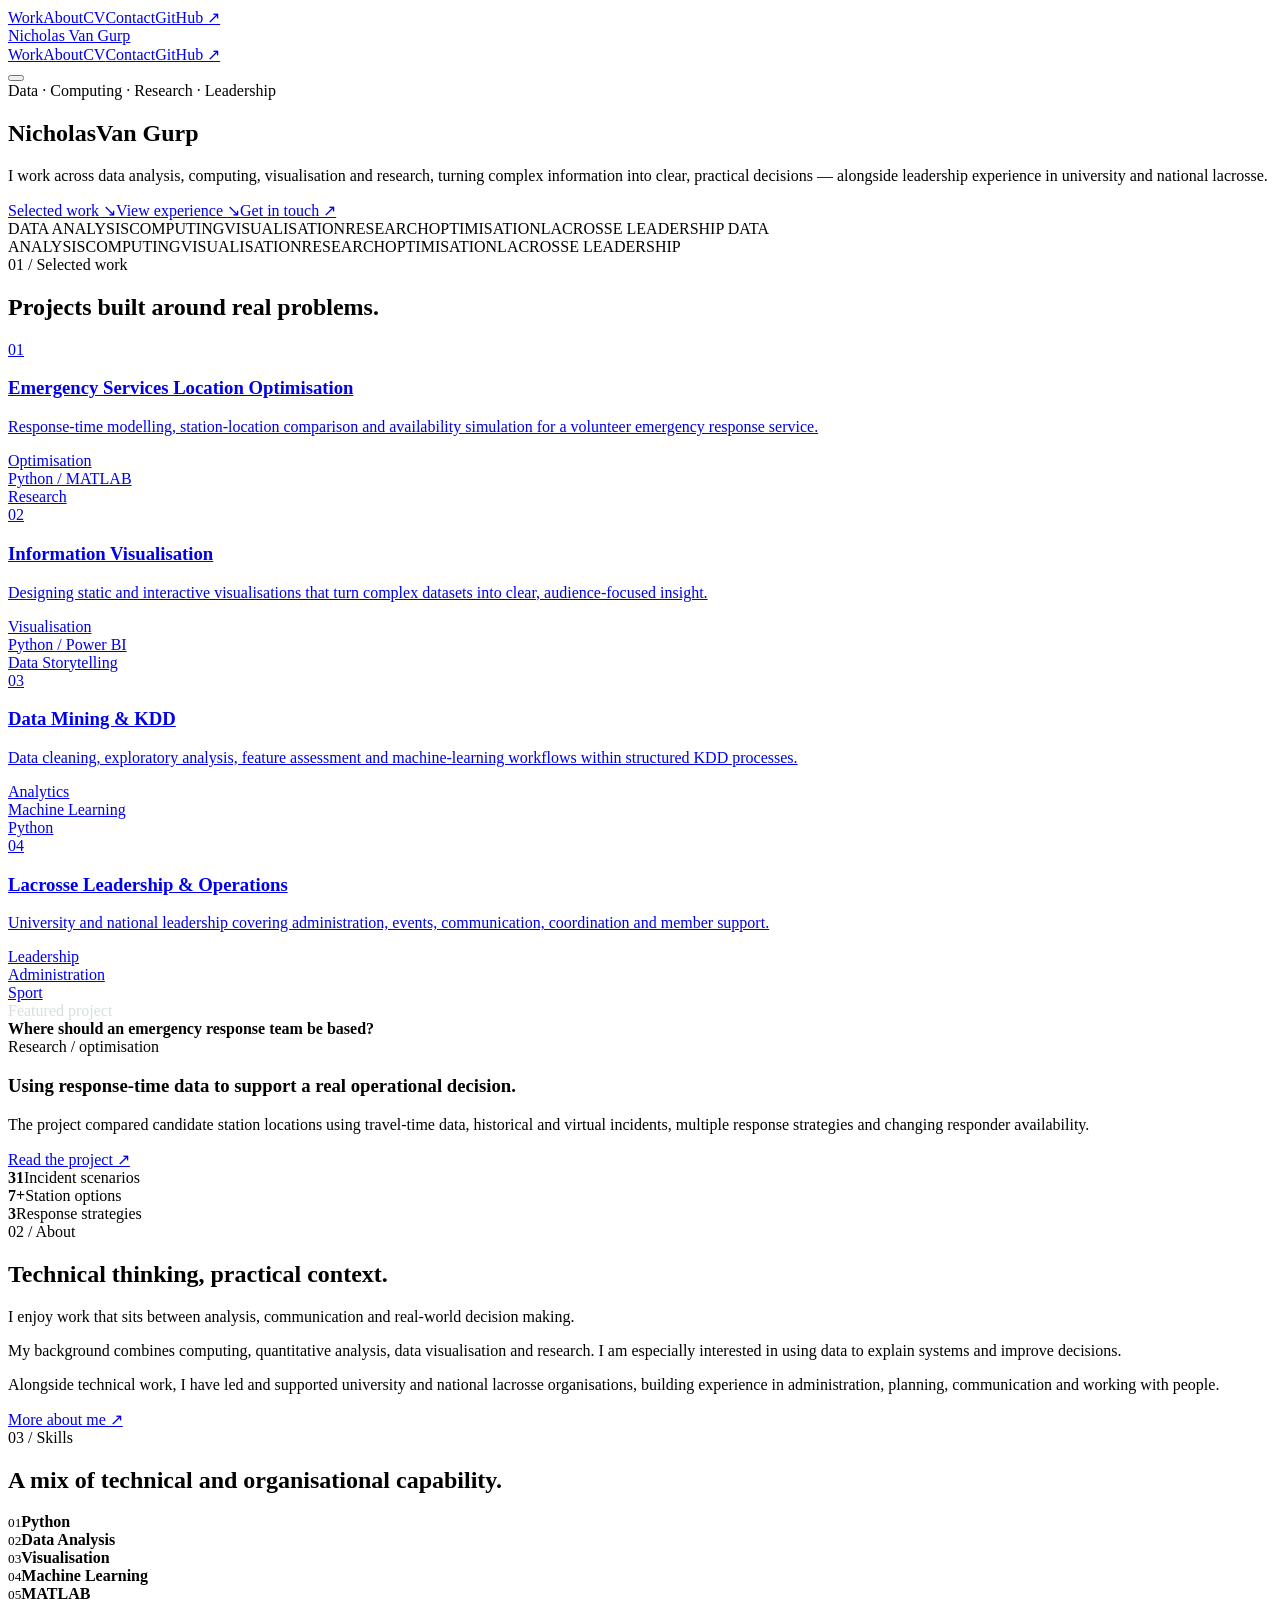
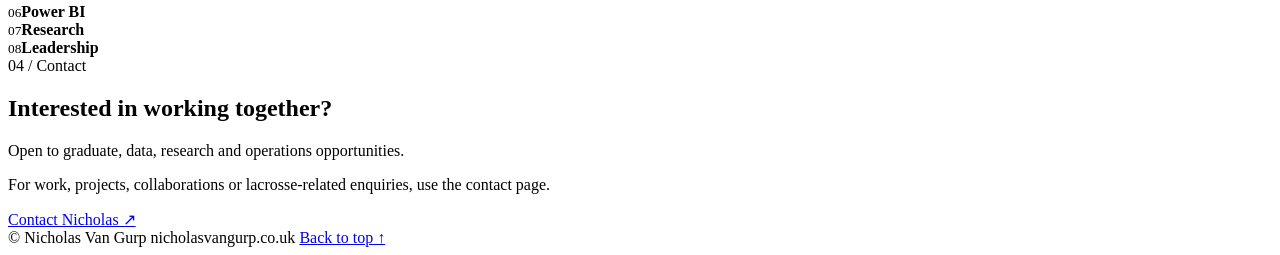
==== index.html @ 83f7a0cd "Add portfolio homepage" ====
<!doctype html><html lang="en"><head>
<meta charset="UTF-8">
<meta name="viewport" content="width=device-width, initial-scale=1.0">
<meta name="theme-color" content="#f0eee7">
<link rel="stylesheet" href="assets/style.css">
<link rel="canonical" href="https://nicholasvangurp.co.uk/">
<meta property="og:site_name" content="Nicholas Van Gurp">
<meta property="og:type" content="website">

<title>Nicholas Van Gurp — Data, Research & Leadership</title>
<meta name="description" content="Nicholas Van Gurp — portfolio covering data analysis, computing, research, visualisation and lacrosse leadership.">
<meta property="og:title" content="Nicholas Van Gurp — Portfolio">
<meta property="og:url" content="https://nicholasvangurp.co.uk/">
</head><body id="top">
<div class="mobile-nav"><a href="work.html">Work</a><a href="about.html">About</a><a href="cv.html">CV</a><a href="contact.html">Contact</a><a href="https://github.com/nickvangurp" target="_blank">GitHub ↗</a></div>
<div class="wrap">
<header class="header">
<a class="logo" href="index.html">Nicholas Van Gurp</a>
<nav class="nav"><a class="" href="work.html">Work</a><a class="" href="about.html">About</a><a class="" href="cv.html">CV</a><a class="" href="contact.html">Contact</a><a class="pill" href="https://github.com/nickvangurp" target="_blank">GitHub ↗</a></nav>
<button class="menu" aria-label="Menu"><span></span><span></span><span></span></button>
</header>

<main>
<section class="hero">
<div class="reveal">
<div class="eyebrow">Data · Computing · Research · Leadership</div>
<h1><span>Nicholas</span><span>Van Gurp</span></h1>
<p class="lead">I work across data analysis, computing, visualisation and research, turning complex information into clear, practical decisions — alongside leadership experience in university and national lacrosse.</p>
<div class="actions"><a class="link" href="work.html">Selected work ↘</a><a class="link" href="cv.html">View experience ↘</a><a class="link" href="contact.html">Get in touch ↗</a></div>
</div>
<div class="hero-art reveal"></div>
</section>
</div>
<div class="marquee"><div class="marquee-inner">
<span>DATA ANALYSIS</span><span>COMPUTING</span><span>VISUALISATION</span><span>RESEARCH</span><span>OPTIMISATION</span><span>LACROSSE LEADERSHIP</span>
<span>DATA ANALYSIS</span><span>COMPUTING</span><span>VISUALISATION</span><span>RESEARCH</span><span>OPTIMISATION</span><span>LACROSSE LEADERSHIP</span>
</div></div>
<div class="wrap">
<section class="section">
<div class="section-head reveal"><div class="kicker">01 / Selected work</div><h2>Projects built around real problems.</h2></div>
<div class="project-list">
<a class="project-row reveal" href="projects/emergency-services.html"><div class="num">01</div><div><h3>Emergency Services Location Optimisation</h3><p>Response-time modelling, station-location comparison and availability simulation for a volunteer emergency response service.</p></div><div class="meta">Optimisation<br>Python / MATLAB<br>Research</div></a>
<a class="project-row reveal" href="projects/information-visualisation.html"><div class="num">02</div><div><h3>Information Visualisation</h3><p>Designing static and interactive visualisations that turn complex datasets into clear, audience-focused insight.</p></div><div class="meta">Visualisation<br>Python / Power BI<br>Data Storytelling</div></a>
<a class="project-row reveal" href="projects/data-mining.html"><div class="num">03</div><div><h3>Data Mining & KDD</h3><p>Data cleaning, exploratory analysis, feature assessment and machine-learning workflows within structured KDD processes.</p></div><div class="meta">Analytics<br>Machine Learning<br>Python</div></a>
<a class="project-row reveal" href="projects/lacrosse.html"><div class="num">04</div><div><h3>Lacrosse Leadership & Operations</h3><p>University and national leadership covering administration, events, communication, coordination and member support.</p></div><div class="meta">Leadership<br>Administration<br>Sport</div></a>
</div>
<div class="feature">
<div class="feature-art reveal"><div class="kicker" style="color:#d7e0db">Featured project</div><strong>Where should an emergency response team be based?</strong></div>
<div class="feature-copy reveal"><div><div class="kicker">Research / optimisation</div><h3>Using response-time data to support a real operational decision.</h3><p>The project compared candidate station locations using travel-time data, historical and virtual incidents, multiple response strategies and changing responder availability.</p><a class="link" href="projects/emergency-services.html">Read the project ↗</a></div>
<div class="metrics"><div class="metric"><b>31</b><span>Incident scenarios</span></div><div class="metric"><b>7+</b><span>Station options</span></div><div class="metric"><b>3</b><span>Response strategies</span></div></div></div>
</div>
</section>
<section class="section">
<div class="section-head reveal"><div class="kicker">02 / About</div><h2>Technical thinking, practical context.</h2></div>
<div class="split"><p class="big-copy reveal">I enjoy work that sits between analysis, communication and real-world decision making.</p><div class="copy reveal"><p>My background combines computing, quantitative analysis, data visualisation and research. I am especially interested in using data to explain systems and improve decisions.</p><p>Alongside technical work, I have led and supported university and national lacrosse organisations, building experience in administration, planning, communication and working with people.</p><a class="link" href="about.html">More about me ↗</a></div></div>
</section>
<section class="section">
<div class="section-head reveal"><div class="kicker">03 / Skills</div><h2>A mix of technical and organisational capability.</h2></div>
<div class="skills reveal">
<div class="skill"><small>01</small><strong>Python</strong></div><div class="skill"><small>02</small><strong>Data Analysis</strong></div><div class="skill"><small>03</small><strong>Visualisation</strong></div><div class="skill"><small>04</small><strong>Machine Learning</strong></div>
<div class="skill"><small>05</small><strong>MATLAB</strong></div><div class="skill"><small>06</small><strong>Power BI</strong></div><div class="skill"><small>07</small><strong>Research</strong></div><div class="skill"><small>08</small><strong>Leadership</strong></div>
</div>
</section>
<section class="section">
<div class="section-head reveal"><div class="kicker">04 / Contact</div><h2>Interested in working together?</h2></div>
<div class="split"><p class="big-copy reveal">Open to graduate, data, research and operations opportunities.</p><div class="copy reveal"><p>For work, projects, collaborations or lacrosse-related enquiries, use the contact page.</p><a class="link" href="contact.html">Contact Nicholas ↗</a></div></div>
</section>
</main>
<footer>
<span>© <span data-year></span> Nicholas Van Gurp</span>
<span>nicholasvangurp.co.uk</span>
<a href="#top">Back to top ↑</a>
</footer>
</div>
<script src="assets/main.js"></script>
</body></html>
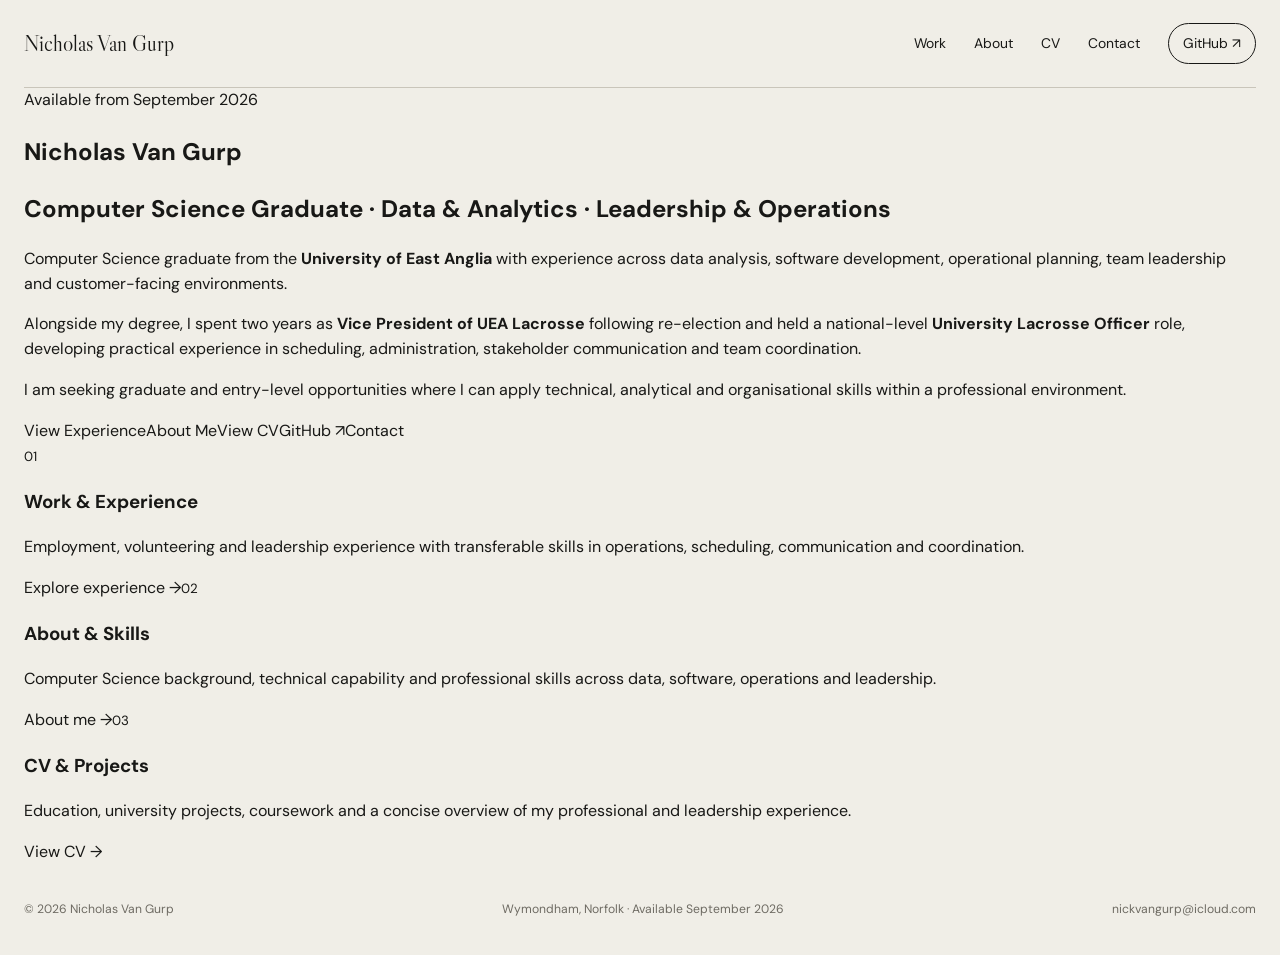
==== commit 43fc5daa: "Refocus homepage for graduate recruitment" ====
--- a/index.html
+++ b/index.html
@@ -1,76 +1 @@
-<!doctype html><html lang="en"><head>
-<meta charset="UTF-8">
-<meta name="viewport" content="width=device-width, initial-scale=1.0">
-<meta name="theme-color" content="#f0eee7">
-<link rel="stylesheet" href="assets/style.css">
-<link rel="canonical" href="https://nicholasvangurp.co.uk/">
-<meta property="og:site_name" content="Nicholas Van Gurp">
-<meta property="og:type" content="website">
-
-<title>Nicholas Van Gurp — Data, Research & Leadership</title>
-<meta name="description" content="Nicholas Van Gurp — portfolio covering data analysis, computing, research, visualisation and lacrosse leadership.">
-<meta property="og:title" content="Nicholas Van Gurp — Portfolio">
-<meta property="og:url" content="https://nicholasvangurp.co.uk/">
-</head><body id="top">
-<div class="mobile-nav"><a href="work.html">Work</a><a href="about.html">About</a><a href="cv.html">CV</a><a href="contact.html">Contact</a><a href="https://github.com/nickvangurp" target="_blank">GitHub ↗</a></div>
-<div class="wrap">
-<header class="header">
-<a class="logo" href="index.html">Nicholas Van Gurp</a>
-<nav class="nav"><a class="" href="work.html">Work</a><a class="" href="about.html">About</a><a class="" href="cv.html">CV</a><a class="" href="contact.html">Contact</a><a class="pill" href="https://github.com/nickvangurp" target="_blank">GitHub ↗</a></nav>
-<button class="menu" aria-label="Menu"><span></span><span></span><span></span></button>
-</header>
-
-<main>
-<section class="hero">
-<div class="reveal">
-<div class="eyebrow">Data · Computing · Research · Leadership</div>
-<h1><span>Nicholas</span><span>Van Gurp</span></h1>
-<p class="lead">I work across data analysis, computing, visualisation and research, turning complex information into clear, practical decisions — alongside leadership experience in university and national lacrosse.</p>
-<div class="actions"><a class="link" href="work.html">Selected work ↘</a><a class="link" href="cv.html">View experience ↘</a><a class="link" href="contact.html">Get in touch ↗</a></div>
-</div>
-<div class="hero-art reveal"></div>
-</section>
-</div>
-<div class="marquee"><div class="marquee-inner">
-<span>DATA ANALYSIS</span><span>COMPUTING</span><span>VISUALISATION</span><span>RESEARCH</span><span>OPTIMISATION</span><span>LACROSSE LEADERSHIP</span>
-<span>DATA ANALYSIS</span><span>COMPUTING</span><span>VISUALISATION</span><span>RESEARCH</span><span>OPTIMISATION</span><span>LACROSSE LEADERSHIP</span>
-</div></div>
-<div class="wrap">
-<section class="section">
-<div class="section-head reveal"><div class="kicker">01 / Selected work</div><h2>Projects built around real problems.</h2></div>
-<div class="project-list">
-<a class="project-row reveal" href="projects/emergency-services.html"><div class="num">01</div><div><h3>Emergency Services Location Optimisation</h3><p>Response-time modelling, station-location comparison and availability simulation for a volunteer emergency response service.</p></div><div class="meta">Optimisation<br>Python / MATLAB<br>Research</div></a>
-<a class="project-row reveal" href="projects/information-visualisation.html"><div class="num">02</div><div><h3>Information Visualisation</h3><p>Designing static and interactive visualisations that turn complex datasets into clear, audience-focused insight.</p></div><div class="meta">Visualisation<br>Python / Power BI<br>Data Storytelling</div></a>
-<a class="project-row reveal" href="projects/data-mining.html"><div class="num">03</div><div><h3>Data Mining & KDD</h3><p>Data cleaning, exploratory analysis, feature assessment and machine-learning workflows within structured KDD processes.</p></div><div class="meta">Analytics<br>Machine Learning<br>Python</div></a>
-<a class="project-row reveal" href="projects/lacrosse.html"><div class="num">04</div><div><h3>Lacrosse Leadership & Operations</h3><p>University and national leadership covering administration, events, communication, coordination and member support.</p></div><div class="meta">Leadership<br>Administration<br>Sport</div></a>
-</div>
-<div class="feature">
-<div class="feature-art reveal"><div class="kicker" style="color:#d7e0db">Featured project</div><strong>Where should an emergency response team be based?</strong></div>
-<div class="feature-copy reveal"><div><div class="kicker">Research / optimisation</div><h3>Using response-time data to support a real operational decision.</h3><p>The project compared candidate station locations using travel-time data, historical and virtual incidents, multiple response strategies and changing responder availability.</p><a class="link" href="projects/emergency-services.html">Read the project ↗</a></div>
-<div class="metrics"><div class="metric"><b>31</b><span>Incident scenarios</span></div><div class="metric"><b>7+</b><span>Station options</span></div><div class="metric"><b>3</b><span>Response strategies</span></div></div></div>
-</div>
-</section>
-<section class="section">
-<div class="section-head reveal"><div class="kicker">02 / About</div><h2>Technical thinking, practical context.</h2></div>
-<div class="split"><p class="big-copy reveal">I enjoy work that sits between analysis, communication and real-world decision making.</p><div class="copy reveal"><p>My background combines computing, quantitative analysis, data visualisation and research. I am especially interested in using data to explain systems and improve decisions.</p><p>Alongside technical work, I have led and supported university and national lacrosse organisations, building experience in administration, planning, communication and working with people.</p><a class="link" href="about.html">More about me ↗</a></div></div>
-</section>
-<section class="section">
-<div class="section-head reveal"><div class="kicker">03 / Skills</div><h2>A mix of technical and organisational capability.</h2></div>
-<div class="skills reveal">
-<div class="skill"><small>01</small><strong>Python</strong></div><div class="skill"><small>02</small><strong>Data Analysis</strong></div><div class="skill"><small>03</small><strong>Visualisation</strong></div><div class="skill"><small>04</small><strong>Machine Learning</strong></div>
-<div class="skill"><small>05</small><strong>MATLAB</strong></div><div class="skill"><small>06</small><strong>Power BI</strong></div><div class="skill"><small>07</small><strong>Research</strong></div><div class="skill"><small>08</small><strong>Leadership</strong></div>
-</div>
-</section>
-<section class="section">
-<div class="section-head reveal"><div class="kicker">04 / Contact</div><h2>Interested in working together?</h2></div>
-<div class="split"><p class="big-copy reveal">Open to graduate, data, research and operations opportunities.</p><div class="copy reveal"><p>For work, projects, collaborations or lacrosse-related enquiries, use the contact page.</p><a class="link" href="contact.html">Contact Nicholas ↗</a></div></div>
-</section>
-</main>
-<footer>
-<span>© <span data-year></span> Nicholas Van Gurp</span>
-<span>nicholasvangurp.co.uk</span>
-<a href="#top">Back to top ↑</a>
-</footer>
-</div>
-<script src="assets/main.js"></script>
-</body></html>+<!doctype html><html lang="en"><head><meta charset="UTF-8"><meta name="viewport" content="width=device-width,initial-scale=1"><meta name="theme-color" content="#f0eee7"><link rel="stylesheet" href="assets/style.css"><link rel="canonical" href="https://nicholasvangurp.co.uk/"><title>Nicholas Van Gurp — Computer Science Graduate</title><meta name="description" content="Nicholas Van Gurp — Computer Science graduate specialising in data, analytics, operations and leadership. Available September 2026."></head><body id="top"><div class="mobile-nav"><a href="work.html">Work & Experience</a><a href="about.html">About</a><a href="cv.html">CV</a><a href="contact.html">Contact</a><a href="https://github.com/nickvangurp" target="_blank">GitHub ↗</a></div><div class="wrap"><header class="header"><a class="logo" href="index.html">Nicholas Van Gurp</a><nav class="nav"><a href="work.html">Work</a><a href="about.html">About</a><a href="cv.html">CV</a><a href="contact.html">Contact</a><a class="pill" href="https://github.com/nickvangurp" target="_blank">GitHub ↗</a></nav><button class="menu" aria-label="Menu"><span></span><span></span><span></span></button></header><main><section class="home-intro reveal"><div class="status">Available from September 2026</div><h1>Nicholas Van Gurp</h1><h2>Computer Science Graduate <span>·</span> Data & Analytics <span>·</span> Leadership & Operations</h2><p>Computer Science graduate from the <strong>University of East Anglia</strong> with experience across data analysis, software development, operational planning, team leadership and customer-facing environments.</p><p>Alongside my degree, I spent two years as <strong>Vice President of UEA Lacrosse</strong> following re-election and held a national-level <strong>University Lacrosse Officer</strong> role, developing practical experience in scheduling, administration, stakeholder communication and team coordination.</p><p>I am seeking graduate and entry-level opportunities where I can apply technical, analytical and organisational skills within a professional environment.</p><div class="button-row"><a class="button primary" href="work.html">View Experience</a><a class="button" href="about.html">About Me</a><a class="button" href="cv.html">View CV</a><a class="button" href="https://github.com/nickvangurp" target="_blank">GitHub ↗</a><a class="button" href="contact.html">Contact</a></div></section><section class="home-grid"><a class="home-card" href="work.html"><small>01</small><h3>Work & Experience</h3><p>Employment, volunteering and leadership experience with transferable skills in operations, scheduling, communication and coordination.</p><span>Explore experience →</span></a><a class="home-card" href="about.html"><small>02</small><h3>About & Skills</h3><p>Computer Science background, technical capability and professional skills across data, software, operations and leadership.</p><span>About me →</span></a><a class="home-card" href="cv.html"><small>03</small><h3>CV & Projects</h3><p>Education, university projects, coursework and a concise overview of my professional and leadership experience.</p><span>View CV →</span></a></section></main><footer><span>© <span data-year></span> Nicholas Van Gurp</span><span>Wymondham, Norfolk · Available September 2026</span><a href="mailto:nickvangurp@icloud.com">nickvangurp@icloud.com</a></footer></div><script src="assets/main.js"></script></body></html>
--- a/assets/style.css
+++ b/assets/style.css
@@ -0,0 +1,2 @@
+@import url('https://fonts.googleapis.com/css2?family=DM+Sans:wght@400;500;600&family=Libre+Caslon+Display&display=swap');
+:root{--bg:#f0eee7;--paper:#f8f6ef;--ink:#181816;--muted:#6e6b63;--line:#c9c5ba;--green:#173d32;--max:1460px;--serif:"Libre Caslon Display",Georgia,serif;--sans:"DM Sans",Arial,sans-serif}*{box-sizing:border-box}html{scroll-behavior:smooth}body{margin:0;background:var(--bg);color:var(--ink);font-family:var(--sans);line-height:1.55}a{color:inherit;text-decoration:none}button{font:inherit}::selection{background:var(--green);color:#fff}.wrap{width:min(calc(100% - 48px),var(--max));margin:auto}.header{height:88px;display:flex;align-items:center;justify-content:space-between;border-bottom:1px solid var(--line)}.logo{font:400 1.35rem var(--serif)}.nav{display:flex;gap:28px;align-items:center;font-size:.87rem}.nav a{position:relative;padding:7px 0}.nav a:after{content:"";position:absolute;left:0;bottom:2px;width:0;height:1px;background:currentColor;transition:.25s}.nav a:hover:after,.nav a.active:after{width:100%}.nav .pill{border:1px solid var(--ink);border-radius:999px;padding:9px 14px}.nav .pill:after{display:none}.menu{display:none;background:none;border:0;padding:10px 0;cursor:pointer}.menu span{display:block;width:27px;height:1px;background:var(--ink);margin:6px 0}.mobile-nav{display:none}.hero{min-height:calc(100vh - 88px);display:grid;grid-template-columns:1.14fr .86fr;gap:7vw;align-items:center;padding:74px 0 90px}.eyebrow,.kicker{text-transform:uppercase;letter-spacing:.15em;font-size:.71rem;color:var(--muted)}.hero h1{font:400 clamp(5rem,11.2vw,11.2rem)/.78 var(--serif);letter-spacing:-.06em;margin:25px 0 45px}.hero h1 span{display:block}.lead{font-size:clamp(1.08rem,1.45vw,1.35rem);max-width:760px;color:#292925}.actions{display:flex;flex-wrap:wrap;gap:20px 28px;margin-top:34px}.link{display:inline-flex;align-items:center;gap:9px;border-bottom:1px solid var(--ink);padding-bottom:3px;font-size:.9rem}.hero-art{min-height:660px;background:linear-gradient(145deg,#c8c7bc,#9ea69b 52%,#ddd8cc);position:relative;overflow:hidden}.hero-art:before{content:"NVG";font:400 clamp(7rem,14vw,14rem)/1 var(--serif);position:absolute;right:-12px;bottom:-20px;color:rgba(255,255,255,.43);letter-spacing:-.08em}.hero-art:after{content:"NICHOLAS VAN GURP";position:absolute;left:28px;top:28px;font-size:.69rem;letter-spacing:.18em;color:rgba(24,24,22,.55)}.marquee{border-top:1px solid var(--line);border-bottom:1px solid var(--line);overflow:hidden;white-space:nowrap;padding:18px 0}.marquee-inner{display:inline-block;animation:marquee 28s linear infinite;font:400 1.35rem var(--serif)}.marquee span{margin-right:50px}@keyframes marquee{to{transform:translateX(-50%)}}.section{padding:100px 0 120px;border-bottom:1px solid var(--line)}.section-head{display:grid;grid-template-columns:190px 1fr;gap:30px;margin-bottom:70px}.section h2,.page-hero h1{font:400 clamp(3.4rem,6.3vw,6.6rem)/.94 var(--serif);letter-spacing:-.045em;margin:0}.project-list{border-top:1px solid var(--line)}.project-row{display:grid;grid-template-columns:62px 1fr 220px;gap:28px;padding:34px 0;border-bottom:1px solid var(--line);transition:.25s}.project-row:hover{padding-left:12px}.project-row h3{font:400 clamp(2rem,3vw,3.6rem)/1 var(--serif);letter-spacing:-.03em;margin:0 0 12px}.project-row p{margin:0;color:var(--muted);max-width:780px}.meta{text-align:right;color:var(--muted);font-size:.78rem;line-height:1.7}.num{font-size:.78rem;color:var(--muted);padding-top:7px}.feature{display:grid;grid-template-columns:1fr 1fr;gap:6vw;margin-top:90px}.feature-art{min-height:540px;background:var(--green);color:#fff;padding:34px;display:flex;flex-direction:column;justify-content:space-between;position:relative;overflow:hidden}.feature-art strong{font:400 clamp(3rem,5.8vw,6rem)/.92 var(--serif);letter-spacing:-.045em;z-index:1;max-width:620px}.feature-copy h3{font:400 clamp(2.6rem,4.2vw,4.8rem)/.98 var(--serif);letter-spacing:-.04em;margin:12px 0 24px}.feature-copy p,.copy p{color:var(--muted)}.metrics,.stat-grid{display:grid;grid-template-columns:repeat(3,1fr);gap:14px;margin-top:36px}.metric{border-top:1px solid var(--line);padding-top:14px}.metric b,.stat b{display:block;font:400 2.3rem var(--serif)}.metric span,.stat span{font-size:.7rem;text-transform:uppercase;letter-spacing:.1em;color:var(--muted)}.split{display:grid;grid-template-columns:1fr 1fr;gap:9vw}.big-copy{font:400 clamp(2.5rem,4.2vw,4.8rem)/1.04 var(--serif);letter-spacing:-.035em;margin:0}.fact{border-top:1px solid var(--line);padding:15px 0}.fact b{font:400 1.55rem var(--serif);display:block}.skills{display:grid;grid-template-columns:repeat(4,1fr);border-top:1px solid var(--line);border-left:1px solid var(--line)}.skill{min-height:190px;border-right:1px solid var(--line);border-bottom:1px solid var(--line);padding:23px;display:flex;flex-direction:column;justify-content:space-between}.skill small{color:var(--muted)}.skill strong{font:400 1.9rem/1.1 var(--serif)}.timeline{border-top:1px solid var(--line)}.timeline-row{display:grid;grid-template-columns:170px 1fr 220px;gap:35px;padding:30px 0;border-bottom:1px solid var(--line)}.timeline-row h3{font:400 clamp(1.8rem,2.8vw,3rem)/1.05 var(--serif);margin:0 0 10px}.timeline-row p{margin:0;color:var(--muted);max-width:780px}.date,.side{font-size:.78rem;color:var(--muted)}.side{text-align:right}.page-hero{padding:100px 0 90px;border-bottom:1px solid var(--line)}.page-hero .intro{max-width:820px;font-size:1.15rem;color:var(--muted);margin:30px 0 0}.project-hero{display:grid;grid-template-columns:1.1fr .9fr;gap:7vw;align-items:end;padding:95px 0;border-bottom:1px solid var(--line)}.project-hero h1{font:400 clamp(4rem,8vw,8rem)/.86 var(--serif);letter-spacing:-.05em;margin:18px 0 0}.project-summary{font-size:1.1rem;color:var(--muted)}.project-body{display:grid;grid-template-columns:220px 1fr;gap:60px;padding:90px 0}.sticky{position:sticky;top:30px;align-self:start}.sticky p{font-size:.8rem;color:var(--muted);margin:0 0 8px}.article{max-width:900px}.article h2{font:400 clamp(2.4rem,4vw,4.4rem)/1 var(--serif);letter-spacing:-.03em;margin:70px 0 24px}.article p{color:#55524c;font-size:1.02rem}.stat{background:var(--paper);padding:24px;min-height:140px}.contact-page{min-height:calc(100vh - 88px);display:flex;flex-direction:column;justify-content:space-between;padding:100px 0 60px}.contact-page h1{font:400 clamp(5rem,11vw,11rem)/.82 var(--serif);letter-spacing:-.06em;margin:0;max-width:1200px}.contact-bottom{display:flex;justify-content:space-between;gap:40px;align-items:end;margin-top:80px}.email{font:400 clamp(1.6rem,3vw,3rem) var(--serif);border-bottom:1px solid var(--ink)}.socials{display:flex;gap:22px;flex-wrap:wrap}footer{min-height:90px;display:flex;align-items:center;justify-content:space-between;gap:20px;font-size:.76rem;color:var(--muted)}.reveal{opacity:0;transform:translateY(18px);transition:.7s}.reveal.visible{opacity:1;transform:none}@media(max-width:900px){.wrap{width:min(calc(100% - 28px),var(--max))}.nav{display:none}.menu{display:block}.mobile-nav{position:fixed;inset:0;background:var(--bg);z-index:90;padding:105px 28px 35px;transform:translateY(-105%);transition:.35s;display:flex;flex-direction:column}.mobile-nav.open{transform:none}.mobile-nav a{font:400 clamp(2.5rem,11vw,4.3rem) var(--serif);padding:12px 0;border-bottom:1px solid var(--line)}.hero,.feature,.split,.project-hero{grid-template-columns:1fr}.hero{padding:58px 0 76px}.hero-art{min-height:500px}.section{padding:74px 0 90px}.section-head{grid-template-columns:1fr;gap:18px}.project-row{grid-template-columns:44px 1fr;gap:12px}.meta{grid-column:2;text-align:left}.skills{grid-template-columns:repeat(2,1fr)}.timeline-row{grid-template-columns:1fr;gap:9px}.side{text-align:left}.project-body{grid-template-columns:1fr}.sticky{position:static}.contact-bottom{align-items:flex-start;flex-direction:column}}@media(max-width:520px){.hero-art{min-height:390px}.metrics,.stat-grid{grid-template-columns:1fr}.skills{grid-template-columns:1fr}footer{flex-direction:column;align-items:flex-start;justify-content:center;padding:25px 0}}
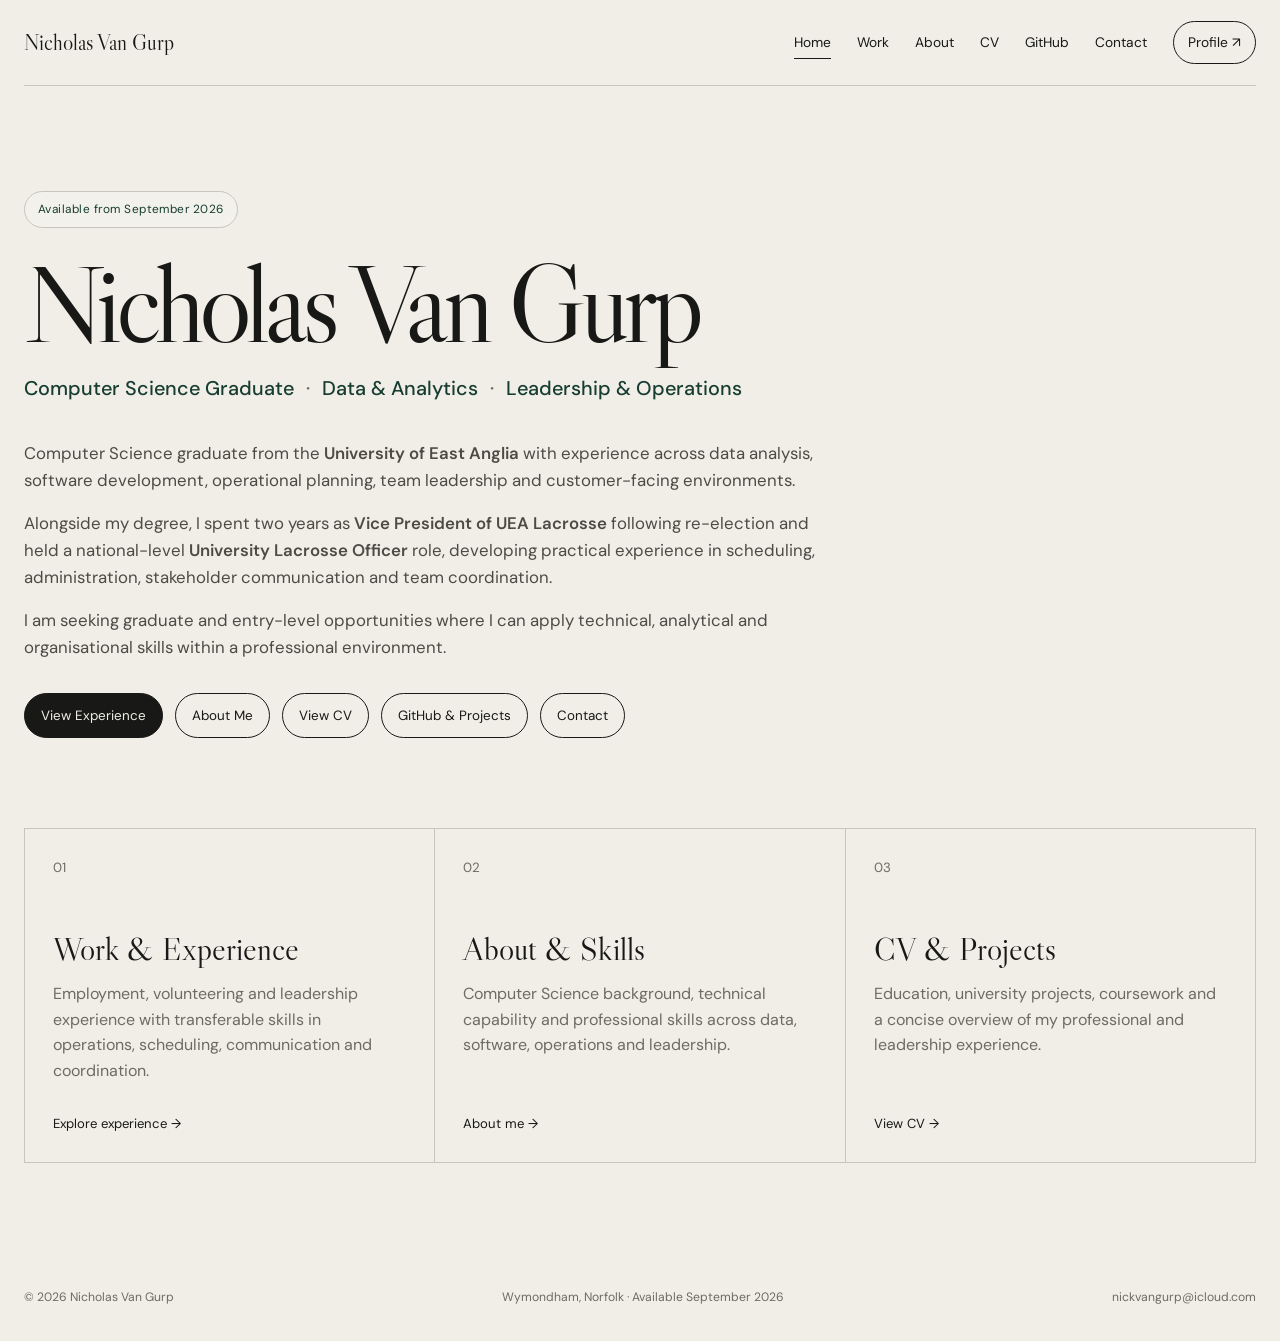
==== commit 9e87e859: "Link homepage to dedicated GitHub page" ====
--- a/index.html
+++ b/index.html
@@ -1 +1 @@
-<!doctype html><html lang="en"><head><meta charset="UTF-8"><meta name="viewport" content="width=device-width,initial-scale=1"><meta name="theme-color" content="#f0eee7"><link rel="stylesheet" href="assets/style.css"><link rel="canonical" href="https://nicholasvangurp.co.uk/"><title>Nicholas Van Gurp — Computer Science Graduate</title><meta name="description" content="Nicholas Van Gurp — Computer Science graduate specialising in data, analytics, operations and leadership. Available September 2026."></head><body id="top"><div class="mobile-nav"><a href="work.html">Work & Experience</a><a href="about.html">About</a><a href="cv.html">CV</a><a href="contact.html">Contact</a><a href="https://github.com/nickvangurp" target="_blank">GitHub ↗</a></div><div class="wrap"><header class="header"><a class="logo" href="index.html">Nicholas Van Gurp</a><nav class="nav"><a href="work.html">Work</a><a href="about.html">About</a><a href="cv.html">CV</a><a href="contact.html">Contact</a><a class="pill" href="https://github.com/nickvangurp" target="_blank">GitHub ↗</a></nav><button class="menu" aria-label="Menu"><span></span><span></span><span></span></button></header><main><section class="home-intro reveal"><div class="status">Available from September 2026</div><h1>Nicholas Van Gurp</h1><h2>Computer Science Graduate <span>·</span> Data & Analytics <span>·</span> Leadership & Operations</h2><p>Computer Science graduate from the <strong>University of East Anglia</strong> with experience across data analysis, software development, operational planning, team leadership and customer-facing environments.</p><p>Alongside my degree, I spent two years as <strong>Vice President of UEA Lacrosse</strong> following re-election and held a national-level <strong>University Lacrosse Officer</strong> role, developing practical experience in scheduling, administration, stakeholder communication and team coordination.</p><p>I am seeking graduate and entry-level opportunities where I can apply technical, analytical and organisational skills within a professional environment.</p><div class="button-row"><a class="button primary" href="work.html">View Experience</a><a class="button" href="about.html">About Me</a><a class="button" href="cv.html">View CV</a><a class="button" href="https://github.com/nickvangurp" target="_blank">GitHub ↗</a><a class="button" href="contact.html">Contact</a></div></section><section class="home-grid"><a class="home-card" href="work.html"><small>01</small><h3>Work & Experience</h3><p>Employment, volunteering and leadership experience with transferable skills in operations, scheduling, communication and coordination.</p><span>Explore experience →</span></a><a class="home-card" href="about.html"><small>02</small><h3>About & Skills</h3><p>Computer Science background, technical capability and professional skills across data, software, operations and leadership.</p><span>About me →</span></a><a class="home-card" href="cv.html"><small>03</small><h3>CV & Projects</h3><p>Education, university projects, coursework and a concise overview of my professional and leadership experience.</p><span>View CV →</span></a></section></main><footer><span>© <span data-year></span> Nicholas Van Gurp</span><span>Wymondham, Norfolk · Available September 2026</span><a href="mailto:nickvangurp@icloud.com">nickvangurp@icloud.com</a></footer></div><script src="assets/main.js"></script></body></html>+<!doctype html><html lang="en"><head><meta charset="UTF-8"><meta name="viewport" content="width=device-width,initial-scale=1"><meta name="theme-color" content="#f0eee7"><link rel="stylesheet" href="assets/style.css"><link rel="canonical" href="https://nicholasvangurp.co.uk/"><title>Nicholas Van Gurp — Computer Science Graduate</title><meta name="description" content="Nicholas Van Gurp — Computer Science graduate specialising in data, analytics, operations and leadership. Available September 2026."></head><body id="top"><div class="mobile-nav"><a href="index.html">Home</a><a href="work.html">Work & Experience</a><a href="about.html">About</a><a href="cv.html">CV</a><a href="github.html">GitHub</a><a href="contact.html">Contact</a></div><div class="wrap"><header class="header"><a class="logo" href="index.html">Nicholas Van Gurp</a><nav class="nav"><a class="active" href="index.html">Home</a><a href="work.html">Work</a><a href="about.html">About</a><a href="cv.html">CV</a><a href="github.html">GitHub</a><a href="contact.html">Contact</a><a class="pill" href="https://github.com/nickvangurp" target="_blank" rel="noopener">Profile ↗</a></nav><button class="menu" aria-label="Menu"><span></span><span></span><span></span></button></header><main><section class="home-intro reveal"><div class="status">Available from September 2026</div><h1>Nicholas Van Gurp</h1><h2>Computer Science Graduate <span>·</span> Data & Analytics <span>·</span> Leadership & Operations</h2><p>Computer Science graduate from the <strong>University of East Anglia</strong> with experience across data analysis, software development, operational planning, team leadership and customer-facing environments.</p><p>Alongside my degree, I spent two years as <strong>Vice President of UEA Lacrosse</strong> following re-election and held a national-level <strong>University Lacrosse Officer</strong> role, developing practical experience in scheduling, administration, stakeholder communication and team coordination.</p><p>I am seeking graduate and entry-level opportunities where I can apply technical, analytical and organisational skills within a professional environment.</p><div class="button-row"><a class="button primary" href="work.html">View Experience</a><a class="button" href="about.html">About Me</a><a class="button" href="cv.html">View CV</a><a class="button" href="github.html">GitHub & Projects</a><a class="button" href="contact.html">Contact</a></div></section><section class="home-grid"><a class="home-card" href="work.html"><small>01</small><h3>Work & Experience</h3><p>Employment, volunteering and leadership experience with transferable skills in operations, scheduling, communication and coordination.</p><span>Explore experience →</span></a><a class="home-card" href="about.html"><small>02</small><h3>About & Skills</h3><p>Computer Science background, technical capability and professional skills across data, software, operations and leadership.</p><span>About me →</span></a><a class="home-card" href="cv.html"><small>03</small><h3>CV & Projects</h3><p>Education, university projects, coursework and a concise overview of my professional and leadership experience.</p><span>View CV →</span></a></section></main><footer><span>© <span data-year></span> Nicholas Van Gurp</span><span>Wymondham, Norfolk · Available September 2026</span><a href="mailto:nickvangurp@icloud.com">nickvangurp@icloud.com</a></footer></div><script src="assets/main.js"></script></body></html>
--- a/assets/style.css
+++ b/assets/style.css
@@ -1,2 +1,25 @@
 @import url('https://fonts.googleapis.com/css2?family=DM+Sans:wght@400;500;600&family=Libre+Caslon+Display&display=swap');
-:root{--bg:#f0eee7;--paper:#f8f6ef;--ink:#181816;--muted:#6e6b63;--line:#c9c5ba;--green:#173d32;--max:1460px;--serif:"Libre Caslon Display",Georgia,serif;--sans:"DM Sans",Arial,sans-serif}*{box-sizing:border-box}html{scroll-behavior:smooth}body{margin:0;background:var(--bg);color:var(--ink);font-family:var(--sans);line-height:1.55}a{color:inherit;text-decoration:none}button{font:inherit}::selection{background:var(--green);color:#fff}.wrap{width:min(calc(100% - 48px),var(--max));margin:auto}.header{height:88px;display:flex;align-items:center;justify-content:space-between;border-bottom:1px solid var(--line)}.logo{font:400 1.35rem var(--serif)}.nav{display:flex;gap:28px;align-items:center;font-size:.87rem}.nav a{position:relative;padding:7px 0}.nav a:after{content:"";position:absolute;left:0;bottom:2px;width:0;height:1px;background:currentColor;transition:.25s}.nav a:hover:after,.nav a.active:after{width:100%}.nav .pill{border:1px solid var(--ink);border-radius:999px;padding:9px 14px}.nav .pill:after{display:none}.menu{display:none;background:none;border:0;padding:10px 0;cursor:pointer}.menu span{display:block;width:27px;height:1px;background:var(--ink);margin:6px 0}.mobile-nav{display:none}.hero{min-height:calc(100vh - 88px);display:grid;grid-template-columns:1.14fr .86fr;gap:7vw;align-items:center;padding:74px 0 90px}.eyebrow,.kicker{text-transform:uppercase;letter-spacing:.15em;font-size:.71rem;color:var(--muted)}.hero h1{font:400 clamp(5rem,11.2vw,11.2rem)/.78 var(--serif);letter-spacing:-.06em;margin:25px 0 45px}.hero h1 span{display:block}.lead{font-size:clamp(1.08rem,1.45vw,1.35rem);max-width:760px;color:#292925}.actions{display:flex;flex-wrap:wrap;gap:20px 28px;margin-top:34px}.link{display:inline-flex;align-items:center;gap:9px;border-bottom:1px solid var(--ink);padding-bottom:3px;font-size:.9rem}.hero-art{min-height:660px;background:linear-gradient(145deg,#c8c7bc,#9ea69b 52%,#ddd8cc);position:relative;overflow:hidden}.hero-art:before{content:"NVG";font:400 clamp(7rem,14vw,14rem)/1 var(--serif);position:absolute;right:-12px;bottom:-20px;color:rgba(255,255,255,.43);letter-spacing:-.08em}.hero-art:after{content:"NICHOLAS VAN GURP";position:absolute;left:28px;top:28px;font-size:.69rem;letter-spacing:.18em;color:rgba(24,24,22,.55)}.marquee{border-top:1px solid var(--line);border-bottom:1px solid var(--line);overflow:hidden;white-space:nowrap;padding:18px 0}.marquee-inner{display:inline-block;animation:marquee 28s linear infinite;font:400 1.35rem var(--serif)}.marquee span{margin-right:50px}@keyframes marquee{to{transform:translateX(-50%)}}.section{padding:100px 0 120px;border-bottom:1px solid var(--line)}.section-head{display:grid;grid-template-columns:190px 1fr;gap:30px;margin-bottom:70px}.section h2,.page-hero h1{font:400 clamp(3.4rem,6.3vw,6.6rem)/.94 var(--serif);letter-spacing:-.045em;margin:0}.project-list{border-top:1px solid var(--line)}.project-row{display:grid;grid-template-columns:62px 1fr 220px;gap:28px;padding:34px 0;border-bottom:1px solid var(--line);transition:.25s}.project-row:hover{padding-left:12px}.project-row h3{font:400 clamp(2rem,3vw,3.6rem)/1 var(--serif);letter-spacing:-.03em;margin:0 0 12px}.project-row p{margin:0;color:var(--muted);max-width:780px}.meta{text-align:right;color:var(--muted);font-size:.78rem;line-height:1.7}.num{font-size:.78rem;color:var(--muted);padding-top:7px}.feature{display:grid;grid-template-columns:1fr 1fr;gap:6vw;margin-top:90px}.feature-art{min-height:540px;background:var(--green);color:#fff;padding:34px;display:flex;flex-direction:column;justify-content:space-between;position:relative;overflow:hidden}.feature-art strong{font:400 clamp(3rem,5.8vw,6rem)/.92 var(--serif);letter-spacing:-.045em;z-index:1;max-width:620px}.feature-copy h3{font:400 clamp(2.6rem,4.2vw,4.8rem)/.98 var(--serif);letter-spacing:-.04em;margin:12px 0 24px}.feature-copy p,.copy p{color:var(--muted)}.metrics,.stat-grid{display:grid;grid-template-columns:repeat(3,1fr);gap:14px;margin-top:36px}.metric{border-top:1px solid var(--line);padding-top:14px}.metric b,.stat b{display:block;font:400 2.3rem var(--serif)}.metric span,.stat span{font-size:.7rem;text-transform:uppercase;letter-spacing:.1em;color:var(--muted)}.split{display:grid;grid-template-columns:1fr 1fr;gap:9vw}.big-copy{font:400 clamp(2.5rem,4.2vw,4.8rem)/1.04 var(--serif);letter-spacing:-.035em;margin:0}.fact{border-top:1px solid var(--line);padding:15px 0}.fact b{font:400 1.55rem var(--serif);display:block}.skills{display:grid;grid-template-columns:repeat(4,1fr);border-top:1px solid var(--line);border-left:1px solid var(--line)}.skill{min-height:190px;border-right:1px solid var(--line);border-bottom:1px solid var(--line);padding:23px;display:flex;flex-direction:column;justify-content:space-between}.skill small{color:var(--muted)}.skill strong{font:400 1.9rem/1.1 var(--serif)}.timeline{border-top:1px solid var(--line)}.timeline-row{display:grid;grid-template-columns:170px 1fr 220px;gap:35px;padding:30px 0;border-bottom:1px solid var(--line)}.timeline-row h3{font:400 clamp(1.8rem,2.8vw,3rem)/1.05 var(--serif);margin:0 0 10px}.timeline-row p{margin:0;color:var(--muted);max-width:780px}.date,.side{font-size:.78rem;color:var(--muted)}.side{text-align:right}.page-hero{padding:100px 0 90px;border-bottom:1px solid var(--line)}.page-hero .intro{max-width:820px;font-size:1.15rem;color:var(--muted);margin:30px 0 0}.project-hero{display:grid;grid-template-columns:1.1fr .9fr;gap:7vw;align-items:end;padding:95px 0;border-bottom:1px solid var(--line)}.project-hero h1{font:400 clamp(4rem,8vw,8rem)/.86 var(--serif);letter-spacing:-.05em;margin:18px 0 0}.project-summary{font-size:1.1rem;color:var(--muted)}.project-body{display:grid;grid-template-columns:220px 1fr;gap:60px;padding:90px 0}.sticky{position:sticky;top:30px;align-self:start}.sticky p{font-size:.8rem;color:var(--muted);margin:0 0 8px}.article{max-width:900px}.article h2{font:400 clamp(2.4rem,4vw,4.4rem)/1 var(--serif);letter-spacing:-.03em;margin:70px 0 24px}.article p{color:#55524c;font-size:1.02rem}.stat{background:var(--paper);padding:24px;min-height:140px}.contact-page{min-height:calc(100vh - 88px);display:flex;flex-direction:column;justify-content:space-between;padding:100px 0 60px}.contact-page h1{font:400 clamp(5rem,11vw,11rem)/.82 var(--serif);letter-spacing:-.06em;margin:0;max-width:1200px}.contact-bottom{display:flex;justify-content:space-between;gap:40px;align-items:end;margin-top:80px}.email{font:400 clamp(1.6rem,3vw,3rem) var(--serif);border-bottom:1px solid var(--ink)}.socials{display:flex;gap:22px;flex-wrap:wrap}footer{min-height:90px;display:flex;align-items:center;justify-content:space-between;gap:20px;font-size:.76rem;color:var(--muted)}.reveal{opacity:0;transform:translateY(18px);transition:.7s}.reveal.visible{opacity:1;transform:none}@media(max-width:900px){.wrap{width:min(calc(100% - 28px),var(--max))}.nav{display:none}.menu{display:block}.mobile-nav{position:fixed;inset:0;background:var(--bg);z-index:90;padding:105px 28px 35px;transform:translateY(-105%);transition:.35s;display:flex;flex-direction:column}.mobile-nav.open{transform:none}.mobile-nav a{font:400 clamp(2.5rem,11vw,4.3rem) var(--serif);padding:12px 0;border-bottom:1px solid var(--line)}.hero,.feature,.split,.project-hero{grid-template-columns:1fr}.hero{padding:58px 0 76px}.hero-art{min-height:500px}.section{padding:74px 0 90px}.section-head{grid-template-columns:1fr;gap:18px}.project-row{grid-template-columns:44px 1fr;gap:12px}.meta{grid-column:2;text-align:left}.skills{grid-template-columns:repeat(2,1fr)}.timeline-row{grid-template-columns:1fr;gap:9px}.side{text-align:left}.project-body{grid-template-columns:1fr}.sticky{position:static}.contact-bottom{align-items:flex-start;flex-direction:column}}@media(max-width:520px){.hero-art{min-height:390px}.metrics,.stat-grid{grid-template-columns:1fr}.skills{grid-template-columns:1fr}footer{flex-direction:column;align-items:flex-start;justify-content:center;padding:25px 0}}+:root{--bg:#f0eee7;--paper:#f8f6ef;--ink:#181816;--muted:#6e6b63;--line:#c9c5ba;--green:#173d32;--green2:#244f42;--max:1460px;--serif:"Libre Caslon Display",Georgia,serif;--sans:"DM Sans",Arial,sans-serif}
+*{box-sizing:border-box}html{scroll-behavior:smooth}body{margin:0;background:var(--bg);color:var(--ink);font-family:var(--sans);line-height:1.6}a{color:inherit;text-decoration:none}button{font:inherit}strong{font-weight:600}::selection{background:var(--green);color:#fff}.wrap{width:min(calc(100% - 48px),var(--max));margin:auto}
+.header{height:86px;display:flex;align-items:center;justify-content:space-between;border-bottom:1px solid var(--line)}.logo{font:400 1.35rem var(--serif);white-space:nowrap}.nav{display:flex;gap:26px;align-items:center;font-size:.86rem}.nav a{position:relative;padding:7px 0}.nav a:after{content:"";position:absolute;left:0;bottom:2px;width:0;height:1px;background:currentColor;transition:.25s}.nav a:hover:after,.nav a.active:after{width:100%}.nav .pill{border:1px solid var(--ink);border-radius:999px;padding:9px 14px}.nav .pill:after{display:none}.nav .pill:hover{background:var(--ink);color:var(--bg)}.menu{display:none;background:none;border:0;padding:10px 0;cursor:pointer}.menu span{display:block;width:27px;height:1px;background:var(--ink);margin:6px 0}.mobile-nav{display:none}
+.kicker,.eyebrow{text-transform:uppercase;letter-spacing:.15em;font-size:.71rem;color:var(--muted)}.section{padding:92px 0 110px;border-bottom:1px solid var(--line)}.section-head{display:grid;grid-template-columns:190px 1fr;gap:30px;margin-bottom:64px}.section h2,.page-hero h1{font:400 clamp(3rem,5.8vw,6.2rem)/.96 var(--serif);letter-spacing:-.043em;margin:0}.lead{font-size:clamp(1.05rem,1.4vw,1.3rem);max-width:760px}.reveal{opacity:0;transform:translateY(18px);transition:.7s ease}.reveal.visible{opacity:1;transform:none}
+/* HOME */
+.home-intro{max-width:1120px;padding:105px 0 90px}.home-intro .status,.availability{display:inline-flex;border:1px solid var(--line);border-radius:999px;padding:8px 13px;font-size:.74rem;letter-spacing:.04em;color:var(--green);margin-bottom:28px;background:rgba(255,255,255,.18)}.home-intro h1{font:400 clamp(4.4rem,8.7vw,8.8rem)/.86 var(--serif);letter-spacing:-.055em;margin:0 0 22px}.home-intro h2{font:500 clamp(1rem,1.55vw,1.35rem)/1.45 var(--sans);letter-spacing:0;margin:0 0 38px;color:var(--green)}.home-intro h2 span{color:var(--muted);padding:0 7px}.home-intro p{max-width:800px;font-size:1.05rem;color:#4e4b45;margin:0 0 16px}.button-row{display:flex;gap:12px;flex-wrap:wrap;margin-top:32px}.button{display:inline-flex;align-items:center;justify-content:center;border:1px solid var(--ink);padding:11px 16px;border-radius:999px;font-size:.84rem;transition:.2s}.button:hover,.button.primary{background:var(--ink);color:var(--bg)}.button.primary:hover{background:var(--green)}.home-grid{display:grid;grid-template-columns:repeat(3,1fr);border-top:1px solid var(--line);border-left:1px solid var(--line);margin-bottom:90px}.home-card{min-height:280px;padding:28px;border-right:1px solid var(--line);border-bottom:1px solid var(--line);display:flex;flex-direction:column;transition:.2s}.home-card:hover{background:#e6e2d7}.home-card small{color:var(--muted)}.home-card h3{font:400 2rem/1.05 var(--serif);margin:55px 0 14px}.home-card p{color:var(--muted);margin:0 0 30px}.home-card span{margin-top:auto;font-size:.82rem}
+/* PAGE HERO */
+.page-hero{padding:96px 0 84px;border-bottom:1px solid var(--line)}.page-hero .intro{max-width:860px;font-size:1.1rem;color:var(--muted);margin:28px 0 0}.page-hero .availability{margin-top:30px;margin-bottom:0}
+/* WORK */
+.experience-stack{border-top:1px solid var(--line)}.experience-card{display:grid;grid-template-columns:210px 1fr;gap:55px;padding:52px 0;border-bottom:1px solid var(--line)}.experience-side{display:flex;flex-direction:column;gap:8px;color:var(--muted);font-size:.75rem;text-transform:uppercase;letter-spacing:.08em}.experience-side strong{font:400 1.4rem/1.1 var(--serif);text-transform:none;letter-spacing:0;color:var(--ink)}.experience-card h2{font:400 clamp(2.2rem,3.8vw,4rem)/1 var(--serif);margin:0 0 8px;letter-spacing:-.03em}.experience-card .org{font-size:.85rem;color:var(--green);margin-bottom:24px}.experience-card p{max-width:900px;color:#55524c}.detail-list{columns:2;column-gap:40px;padding-left:18px;margin:26px 0}.detail-list li{break-inside:avoid;margin:0 0 10px;color:#55524c}.tag-row{display:flex;flex-wrap:wrap;gap:8px;margin-top:25px}.tag-row span{font-size:.7rem;border:1px solid var(--line);border-radius:999px;padding:6px 10px;color:var(--muted)}
+/* ABOUT / SKILLS */
+.split{display:grid;grid-template-columns:1fr 1fr;gap:9vw}.big-copy{font:400 clamp(2.3rem,4.1vw,4.5rem)/1.04 var(--serif);letter-spacing:-.035em;margin:0}.copy p{color:#55524c;font-size:1.02rem}.fact{border-top:1px solid var(--line);padding:18px 0}.fact b{font:400 1.5rem var(--serif);display:block}.fact span{font-size:.85rem;color:var(--muted)}.skills{display:grid;grid-template-columns:repeat(4,1fr);border-top:1px solid var(--line);border-left:1px solid var(--line)}.skill{min-height:180px;border-right:1px solid var(--line);border-bottom:1px solid var(--line);padding:22px;display:flex;flex-direction:column;justify-content:space-between;transition:.2s}.skill:hover{background:#e7e3d8}.skill small{color:var(--muted);font-size:.72rem}.skill strong{font:400 1.75rem/1.08 var(--serif)}.skill-groups{display:grid;grid-template-columns:repeat(2,1fr);border-top:1px solid var(--line);border-left:1px solid var(--line)}.skill-group{padding:32px;border-right:1px solid var(--line);border-bottom:1px solid var(--line)}.skill-group>span{font-size:.7rem;color:var(--muted);text-transform:uppercase;letter-spacing:.1em}.skill-group h3{font:400 2rem/1.05 var(--serif);margin:35px 0 20px}.skill-group ul{margin:0;padding-left:18px;color:#55524c}.skill-group li{margin:5px 0}
+/* CV */
+.project-detail{margin-top:65px;border-top:1px solid var(--line);padding-top:38px;max-width:1100px}.project-detail h3{font:400 clamp(2.2rem,4vw,4rem)/1 var(--serif);margin:0 0 22px}.project-detail p{color:#55524c}.two-col-list{display:grid;grid-template-columns:1fr 1fr;gap:40px;margin:28px 0}.two-col-list ul{padding-left:18px;color:#55524c}.two-col-list li{margin-bottom:9px}.timeline{border-top:1px solid var(--line)}.timeline-row{display:grid;grid-template-columns:170px 1fr 220px;gap:35px;padding:30px 0;border-bottom:1px solid var(--line)}.timeline-row h3{font:400 clamp(1.8rem,2.8vw,3rem)/1.05 var(--serif);margin:0 0 10px}.timeline-row p{margin:0;color:var(--muted);max-width:800px}.date,.side{font-size:.78rem;color:var(--muted)}.side{text-align:right}
+/* CONTACT */
+.contact-layout{display:grid;grid-template-columns:1.15fr .85fr;gap:9vw}.contact-main{align-self:start}.email{font:400 clamp(1.6rem,3vw,3rem) var(--serif);display:block;width:fit-content;border-bottom:1px solid var(--ink);margin:18px 0 24px}.contact-main p{max-width:650px;color:var(--muted)}.contact-facts{border-top:1px solid var(--line)}.contact-fact{padding:22px 0;border-bottom:1px solid var(--line)}.contact-fact>span{display:block;text-transform:uppercase;letter-spacing:.1em;font-size:.68rem;color:var(--muted);margin-bottom:8px}.contact-fact strong{font:400 1.45rem var(--serif)}.contact-fact p{color:var(--muted);margin:8px 0 0}
+/* PROJECT LIST / LEGACY PROJECT PAGES */
+.project-list{border-top:1px solid var(--line)}.project-row{display:grid;grid-template-columns:62px 1fr 220px;gap:28px;padding:34px 0;border-bottom:1px solid var(--line);transition:.25s}.project-row:hover{padding-left:12px}.project-row h3{font:400 clamp(2rem,3vw,3.6rem)/1 var(--serif);letter-spacing:-.03em;margin:0 0 12px}.project-row p{margin:0;color:var(--muted);max-width:780px}.meta{text-align:right;color:var(--muted);font-size:.78rem;line-height:1.7}.num{font-size:.78rem;color:var(--muted);padding-top:7px}.project-hero{display:grid;grid-template-columns:1.1fr .9fr;gap:7vw;align-items:end;padding:95px 0;border-bottom:1px solid var(--line)}.project-hero h1{font:400 clamp(4rem,8vw,8rem)/.86 var(--serif);letter-spacing:-.05em;margin:18px 0 0}.project-summary{font-size:1.1rem;color:var(--muted)}.project-body{display:grid;grid-template-columns:220px 1fr;gap:60px;padding:90px 0}.sticky{position:sticky;top:30px;align-self:start}.sticky p{font-size:.8rem;color:var(--muted);margin:0 0 8px}.article{max-width:900px}.article h2{font:400 clamp(2.4rem,4vw,4.4rem)/1 var(--serif);letter-spacing:-.03em;margin:70px 0 24px}.article h2:first-child{margin-top:0}.article p,.article li{color:#55524c;font-size:1.02rem}.stat-grid{display:grid;grid-template-columns:repeat(3,1fr);gap:14px;margin:35px 0}.stat{background:var(--paper);padding:24px;min-height:140px}.stat b{font:400 2.3rem var(--serif);display:block}.stat span{font-size:.72rem;color:var(--muted)}
+/* GITHUB */
+.github-profile{display:grid;grid-template-columns:.8fr 1.2fr;gap:8vw;align-items:start}.github-mark{aspect-ratio:1;background:var(--green);color:white;display:flex;align-items:end;padding:30px;font:400 clamp(4rem,8vw,8rem)/.8 var(--serif);letter-spacing:-.06em}.github-copy h2{font:400 clamp(2.8rem,5vw,5.2rem)/.96 var(--serif);letter-spacing:-.04em;margin:0 0 25px}.github-copy p{color:#55524c;max-width:760px}
+footer{min-height:88px;display:flex;align-items:center;justify-content:space-between;gap:20px;font-size:.76rem;color:var(--muted)}
+@media(max-width:1000px){.nav{gap:18px}.home-grid{grid-template-columns:1fr}.home-card{min-height:220px}.skills{grid-template-columns:repeat(2,1fr)}.experience-card{grid-template-columns:160px 1fr}.contact-layout,.github-profile{grid-template-columns:1fr}.timeline-row{grid-template-columns:130px 1fr}.timeline-row .side{grid-column:2;text-align:left}}
+@media(max-width:800px){.wrap{width:min(calc(100% - 28px),var(--max))}.header{height:72px}.nav{display:none}.menu{display:block}.mobile-nav{position:fixed;inset:0;background:var(--bg);z-index:90;padding:95px 28px 35px;transform:translateY(-105%);transition:.35s;display:flex;flex-direction:column}.mobile-nav.open{transform:none}.mobile-nav a{font:400 clamp(2.2rem,10vw,4rem) var(--serif);padding:10px 0;border-bottom:1px solid var(--line)}.home-intro{padding:70px 0}.home-intro h1{font-size:clamp(4rem,17vw,7rem)}.section,.page-hero{padding:70px 0}.section-head,.split,.project-hero,.project-body{grid-template-columns:1fr}.section-head{gap:16px}.experience-card{grid-template-columns:1fr;gap:22px}.experience-side{flex-direction:row;justify-content:space-between}.detail-list{columns:1}.skill-groups{grid-template-columns:1fr}.project-row{grid-template-columns:44px 1fr;gap:12px}.meta{grid-column:2;text-align:left}.sticky{position:static}.two-col-list{grid-template-columns:1fr}.timeline-row{grid-template-columns:1fr;gap:8px}.timeline-row .side{grid-column:1}.stat-grid{grid-template-columns:1fr}.github-mark{max-width:420px}footer{flex-wrap:wrap;padding:22px 0}}
+@media(max-width:520px){.skills{grid-template-columns:1fr}.button-row{flex-direction:column}.button{width:100%}.home-intro h2 span{display:none}.home-intro h2{max-width:330px}.email{font-size:1.45rem}.experience-side{display:block}.experience-side strong{margin-top:7px}.project-row{grid-template-columns:1fr}.project-row .num,.project-row .meta{grid-column:1}footer{flex-direction:column;align-items:flex-start}}
